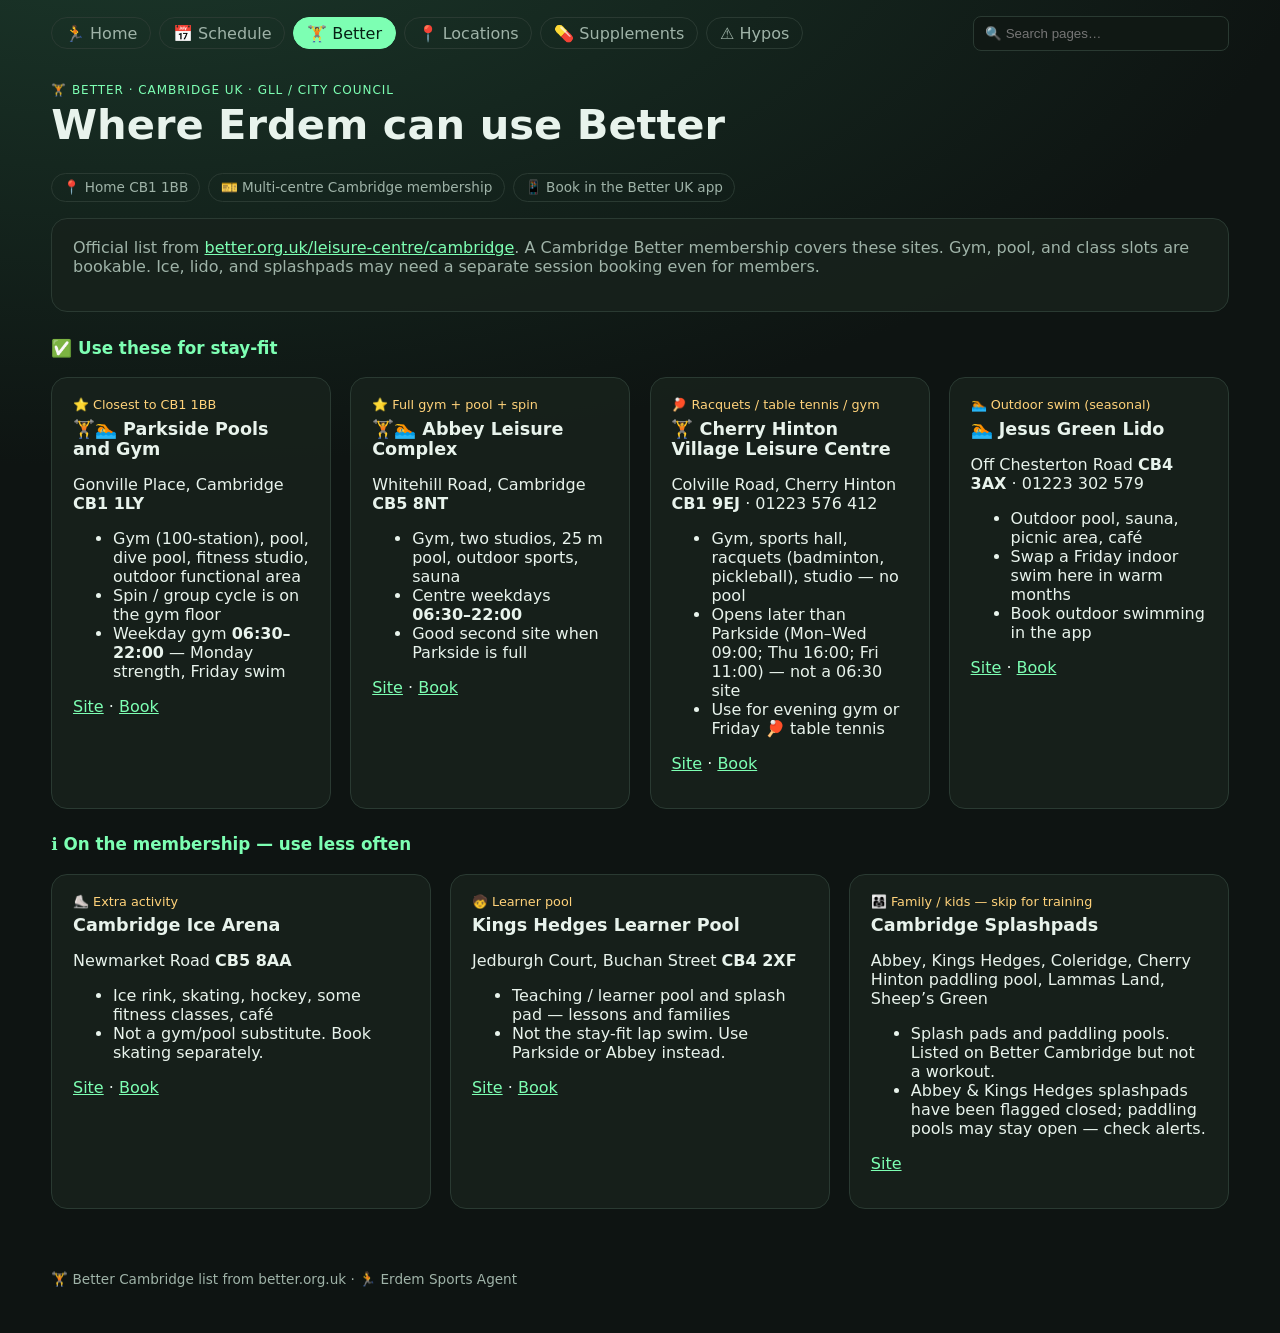
==== public/better.html @ 8a284b90 "Add Better Cambridge sites page for Erdem membership List every Better location in Cambridge UK and " ====
<!DOCTYPE html>
<html lang="en">
<head>
  <meta charset="UTF-8" />
  <meta name="viewport" content="width=device-width, initial-scale=1" />
  <title>🏋️ Better Cambridge · Erdem Sports Agent</title>
  <link rel="stylesheet" href="./styles.css" />
</head>
<body>
  <div id="site-nav"></div>
  <header class="top">
    <div>
      <p class="kicker">🏋️ Better · Cambridge UK · GLL / City Council</p>
      <h1>Where Erdem can use Better</h1>
    </div>
    <div class="stats">
      <span>📍 Home CB1 1BB</span>
      <span>🎫 Multi-centre Cambridge membership</span>
      <span>📱 Book in the Better UK app</span>
    </div>
  </header>
  <main>
    <section class="card">
      <p class="lede">Official list from <a href="https://www.better.org.uk/leisure-centre/cambridge" target="_blank" rel="noreferrer">better.org.uk/leisure-centre/cambridge</a>. A Cambridge Better membership covers these sites. Gym, pool, and class slots are bookable. Ice, lido, and splashpads may need a separate session booking even for members.</p>
    </section>

    <h2 class="section-title">✅ Use these for stay-fit</h2>
    <section class="grid-2">
      <article class="card" id="parkside">
        <p class="tag">⭐ Closest to CB1 1BB</p>
        <h2>🏋️🏊 Parkside Pools and Gym</h2>
        <p>Gonville Place, Cambridge <strong>CB1 1LY</strong></p>
        <ul>
          <li>Gym (100-station), pool, dive pool, fitness studio, outdoor functional area</li>
          <li>Spin / group cycle is on the gym floor</li>
          <li>Weekday gym <strong>06:30–22:00</strong> — Monday strength, Friday swim</li>
        </ul>
        <p><a href="https://www.better.org.uk/leisure-centre/cambridge/parksidepools" target="_blank" rel="noreferrer">Site</a> · <a href="https://bookings.better.org.uk/location/parkside-pools-and-gym" target="_blank" rel="noreferrer">Book</a></p>
      </article>
      <article class="card" id="abbey">
        <p class="tag">⭐ Full gym + pool + spin</p>
        <h2>🏋️🏊 Abbey Leisure Complex</h2>
        <p>Whitehill Road, Cambridge <strong>CB5 8NT</strong></p>
        <ul>
          <li>Gym, two studios, 25 m pool, outdoor sports, sauna</li>
          <li>Centre weekdays <strong>06:30–22:00</strong></li>
          <li>Good second site when Parkside is full</li>
        </ul>
        <p><a href="https://www.better.org.uk/leisure-centre/cambridge/abbeyleisurecomplex" target="_blank" rel="noreferrer">Site</a> · <a href="https://bookings.better.org.uk/location/abbey-leisure-complex" target="_blank" rel="noreferrer">Book</a></p>
      </article>
      <article class="card" id="cherry">
        <p class="tag">🏓 Racquets / table tennis / gym</p>
        <h2>🏋️ Cherry Hinton Village Leisure Centre</h2>
        <p>Colville Road, Cherry Hinton <strong>CB1 9EJ</strong> · 01223 576 412</p>
        <ul>
          <li>Gym, sports hall, racquets (badminton, pickleball), studio — no pool</li>
          <li>Opens later than Parkside (Mon–Wed 09:00; Thu 16:00; Fri 11:00) — not a 06:30 site</li>
          <li>Use for evening gym or Friday 🏓 table tennis</li>
        </ul>
        <p><a href="https://www.better.org.uk/leisure-centre/cambridge/cherryhintonvillageleisurecentre" target="_blank" rel="noreferrer">Site</a> · <a href="https://bookings.better.org.uk/location/cherry-hinton" target="_blank" rel="noreferrer">Book</a></p>
      </article>
      <article class="card" id="lido">
        <p class="tag">🏊 Outdoor swim (seasonal)</p>
        <h2>🏊 Jesus Green Lido</h2>
        <p>Off Chesterton Road <strong>CB4 3AX</strong> · 01223 302 579</p>
        <ul>
          <li>Outdoor pool, sauna, picnic area, café</li>
          <li>Swap a Friday indoor swim here in warm months</li>
          <li>Book outdoor swimming in the app</li>
        </ul>
        <p><a href="https://www.better.org.uk/leisure-centre/cambridge/jesusgreenlido" target="_blank" rel="noreferrer">Site</a> · <a href="https://bookings.better.org.uk/location/jesus-green-lido" target="_blank" rel="noreferrer">Book</a></p>
      </article>
    </section>

    <h2 class="section-title">ℹ️ On the membership — use less often</h2>
    <section class="grid-2">
      <article class="card" id="ice">
        <p class="tag">⛸️ Extra activity</p>
        <h2>Cambridge Ice Arena</h2>
        <p>Newmarket Road <strong>CB5 8AA</strong></p>
        <ul>
          <li>Ice rink, skating, hockey, some fitness classes, café</li>
          <li>Not a gym/pool substitute. Book skating separately.</li>
        </ul>
        <p><a href="https://www.better.org.uk/leisure-centre/cambridge/cambridge-ice-arena" target="_blank" rel="noreferrer">Site</a> · <a href="https://bookings.better.org.uk/location/cambridge-ice-arena" target="_blank" rel="noreferrer">Book</a></p>
      </article>
      <article class="card" id="kings">
        <p class="tag">🧒 Learner pool</p>
        <h2>Kings Hedges Learner Pool</h2>
        <p>Jedburgh Court, Buchan Street <strong>CB4 2XF</strong></p>
        <ul>
          <li>Teaching / learner pool and splash pad — lessons and families</li>
          <li>Not the stay-fit lap swim. Use Parkside or Abbey instead.</li>
        </ul>
        <p><a href="https://www.better.org.uk/leisure-centre/cambridge/kingshedgeslearnerpool" target="_blank" rel="noreferrer">Site</a> · <a href="https://bookings.better.org.uk/location/kings-hedges-learner-pool" target="_blank" rel="noreferrer">Book</a></p>
      </article>
      <article class="card" id="splash">
        <p class="tag">👨‍👩‍👧 Family / kids — skip for training</p>
        <h2>Cambridge Splashpads</h2>
        <p>Abbey, Kings Hedges, Coleridge, Cherry Hinton paddling pool, Lammas Land, Sheep’s Green</p>
        <ul>
          <li>Splash pads and paddling pools. Listed on Better Cambridge but not a workout.</li>
          <li>Abbey &amp; Kings Hedges splashpads have been flagged closed; paddling pools may stay open — check alerts.</li>
        </ul>
        <p><a href="https://www.better.org.uk/leisure-centre/cambridge/cambridge-splashpads" target="_blank" rel="noreferrer">Site</a></p>
      </article>
    </section>
  </main>
  <footer>
    <p>🏋️ Better Cambridge list from better.org.uk · 🏃 Erdem Sports Agent</p>
  </footer>
  <script src="./nav.js"></script>
</body>
</html>
---- public/styles.css ----
:root {
  --bg: #0e1412;
  --card: #17211c;
  --ink: #e8f3ec;
  --muted: #9fb3a8;
  --accent: #7dffb3;
  --warn: #ffd27a;
  --line: #2a3a32;
  font-family: "Segoe UI", system-ui, sans-serif;
}
* { box-sizing: border-box; }
body {
  margin: 0;
  background: radial-gradient(1200px 600px at 10% -10%, #1c3a2c, var(--bg));
  color: var(--ink);
  min-height: 100vh;
}
.top {
  display: flex;
  justify-content: space-between;
  gap: 1.5rem;
  padding: 2rem 4vw 1rem;
  flex-wrap: wrap;
  align-items: flex-end;
}
h1 { margin: 0.2rem 0 0; font-size: clamp(1.8rem, 4vw, 2.6rem); }
.kicker { margin: 0; letter-spacing: 0.08em; text-transform: uppercase; font-size: 0.75rem; color: var(--accent); }
.stats { display: flex; flex-wrap: wrap; gap: 0.5rem; }
.stats span {
  border: 1px solid var(--line);
  padding: 0.35rem 0.7rem;
  border-radius: 999px;
  font-size: 0.85rem;
  color: var(--muted);
}
.stats .warn { color: var(--warn); border-color: #5a4a20; }
main { padding: 0 4vw 3rem; display: grid; gap: 1.2rem; }
.grid-2 { display: grid; gap: 1.2rem; grid-template-columns: repeat(auto-fit, minmax(280px, 1fr)); }
.grid-3 { display: grid; gap: 1.2rem; grid-template-columns: repeat(auto-fit, minmax(240px, 1fr)); }
.card {
  background: color-mix(in srgb, var(--card) 88%, transparent);
  border: 1px solid var(--line);
  border-radius: 16px;
  padding: 1.2rem 1.3rem;
}
h2 { margin: 0 0 0.6rem; font-size: 1.1rem; }
.lede { color: var(--muted); margin-top: 0; }
.week { list-style: none; padding: 0; margin: 0; display: grid; gap: 0.55rem; }
.week li {
  display: grid;
  grid-template-columns: 4.2rem 1fr;
  gap: 0.7rem;
  padding: 0.55rem 0.4rem;
  border-bottom: 1px solid var(--line);
}
.week .day { color: var(--accent); font-weight: 700; }
.week .meta { color: var(--muted); font-size: 0.85rem; }
a { color: var(--accent); }
.chat {
  min-height: 140px;
  max-height: 280px;
  overflow: auto;
  border: 1px solid var(--line);
  border-radius: 10px;
  padding: 0.7rem;
  background: #101814;
  font-size: 0.92rem;
}
.msg { margin: 0 0 0.6rem; }
.msg.user { color: var(--accent); }
form#ask { display: flex; gap: 0.5rem; margin-top: 0.7rem; }
input {
  flex: 1;
  background: #101814;
  border: 1px solid var(--line);
  color: var(--ink);
  padding: 0.55rem 0.7rem;
  border-radius: 8px;
}
button {
  background: var(--accent);
  color: #062014;
  border: 0;
  border-radius: 8px;
  padding: 0.55rem 0.9rem;
  font-weight: 700;
  cursor: pointer;
}
.hypo ol { color: var(--muted); }
footer { padding: 0 4vw 2rem; color: var(--muted); font-size: 0.85rem; }
.nav {
  display: flex;
  gap: 0.75rem;
  padding: 1rem 4vw 0;
  flex-wrap: wrap;
  align-items: center;
  justify-content: space-between;
}
.nav-links { display: flex; flex-wrap: wrap; gap: 0.5rem; }
.nav a {
  text-decoration: none;
  border: 1px solid var(--line);
  padding: 0.35rem 0.8rem;
  border-radius: 999px;
  color: var(--muted);
}
.nav a[aria-current="page"] {
  color: #062014;
  background: var(--accent);
  border-color: var(--accent);
}
.nav-search { position: relative; min-width: min(100%, 16rem); }
.nav-search input {
  width: 100%;
}
.search-results {
  position: absolute;
  right: 0;
  left: 0;
  margin: 0.3rem 0 0;
  padding: 0.35rem;
  list-style: none;
  background: #101814;
  border: 1px solid var(--line);
  border-radius: 10px;
  z-index: 20;
  max-height: 16rem;
  overflow: auto;
}
.search-results a { display: block; border: 0; border-radius: 8px; }
.search-results .empty { color: var(--muted); padding: 0.4rem 0.6rem; font-size: 0.85rem; }
.sr-only {
  position: absolute;
  width: 1px;
  height: 1px;
  overflow: hidden;
  clip: rect(0, 0, 0, 0);
}
.pills .mini {
  border: 1px solid var(--line);
  border-radius: 12px;
  padding: 0.8rem 1rem;
  background: #101814;
}
.pills h3 { margin: 0 0 0.4rem; font-size: 1rem; }
.kcal-row { display: flex; flex-wrap: wrap; gap: 0.6rem; margin-bottom: 1rem; }
.kcal-chip {
  border: 1px solid var(--line);
  border-radius: 12px;
  padding: 0.7rem 1rem;
  color: var(--muted);
}
.kcal-chip.accent { border-color: var(--accent); color: var(--accent); }
.kcal-chip.warn { border-color: #5a4a20; color: var(--warn); }
.kcal-table { width: 100%; border-collapse: collapse; font-size: 0.92rem; }
.kcal-table th, .kcal-table td {
  text-align: left;
  padding: 0.45rem 0.35rem;
  border-bottom: 1px solid var(--line);
  color: var(--muted);
}
.kcal-table strong { color: var(--ink); }
.formula { font-size: 0.85rem; color: var(--muted); }
.section-title { margin: 0.4rem 0 0; font-size: 1.05rem; color: var(--accent); }
.tag { margin: 0 0 0.4rem; font-size: 0.8rem; color: var(--warn); }
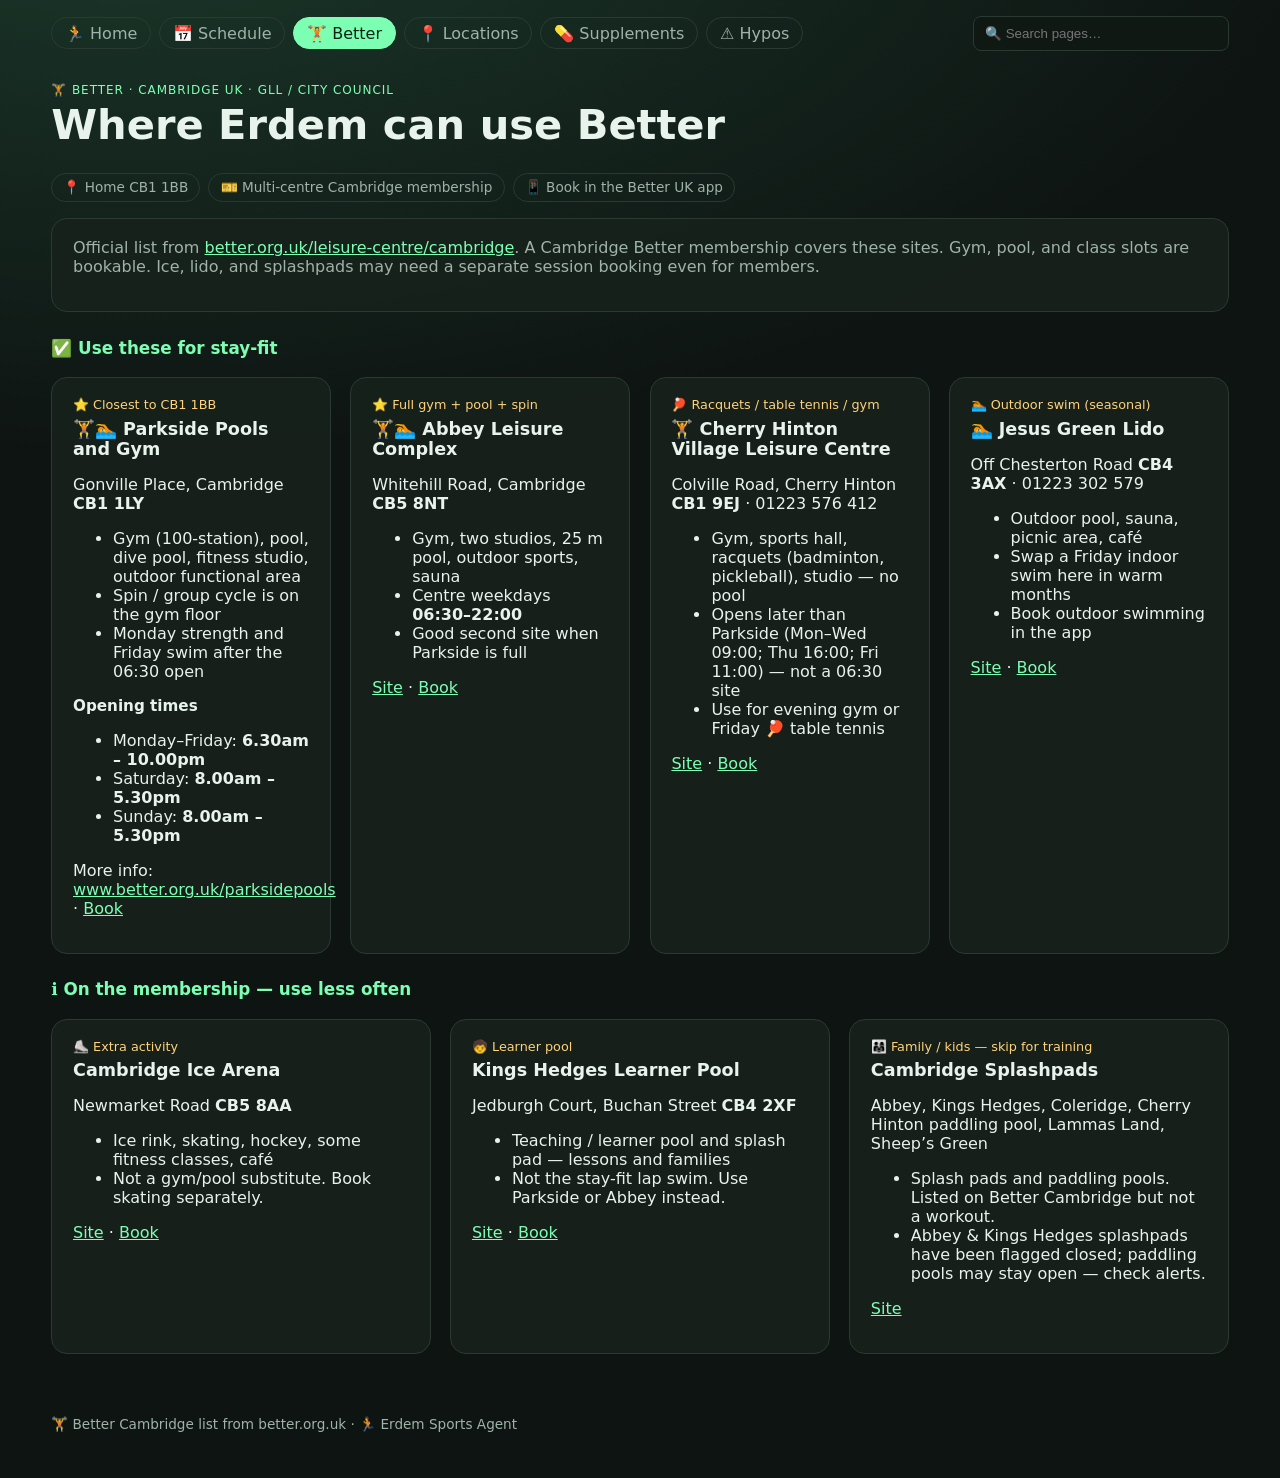
==== commit d139a69c: "Add Parkside opening times from Better Mon–Fri 6.30am–10pm, Sat–Sun 8am–5.30pm, with better.org.uk/p" ====
--- a/public/better.html
+++ b/public/better.html
@@ -33,9 +33,15 @@
         <ul>
           <li>Gym (100-station), pool, dive pool, fitness studio, outdoor functional area</li>
           <li>Spin / group cycle is on the gym floor</li>
-          <li>Weekday gym <strong>06:30–22:00</strong> — Monday strength, Friday swim</li>
+          <li>Monday strength and Friday swim after the 06:30 open</li>
         </ul>
-        <p><a href="https://www.better.org.uk/leisure-centre/cambridge/parksidepools" target="_blank" rel="noreferrer">Site</a> · <a href="https://bookings.better.org.uk/location/parkside-pools-and-gym" target="_blank" rel="noreferrer">Book</a></p>
+        <h3>Opening times</h3>
+        <ul>
+          <li>Monday–Friday: <strong>6.30am – 10.00pm</strong></li>
+          <li>Saturday: <strong>8.00am – 5.30pm</strong></li>
+          <li>Sunday: <strong>8.00am – 5.30pm</strong></li>
+        </ul>
+        <p>More info: <a href="https://www.better.org.uk/parksidepools" target="_blank" rel="noreferrer">www.better.org.uk/parksidepools</a> · <a href="https://bookings.better.org.uk/location/parkside-pools-and-gym" target="_blank" rel="noreferrer">Book</a></p>
       </article>
       <article class="card" id="abbey">
         <p class="tag">⭐ Full gym + pool + spin</p>
--- a/public/styles.css
+++ b/public/styles.css
@@ -163,3 +163,4 @@
 .formula { font-size: 0.85rem; color: var(--muted); }
 .section-title { margin: 0.4rem 0 0; font-size: 1.05rem; color: var(--accent); }
 .tag { margin: 0 0 0.4rem; font-size: 0.8rem; color: var(--warn); }
+.card h3 { margin: 0.8rem 0 0.35rem; font-size: 0.95rem; }
